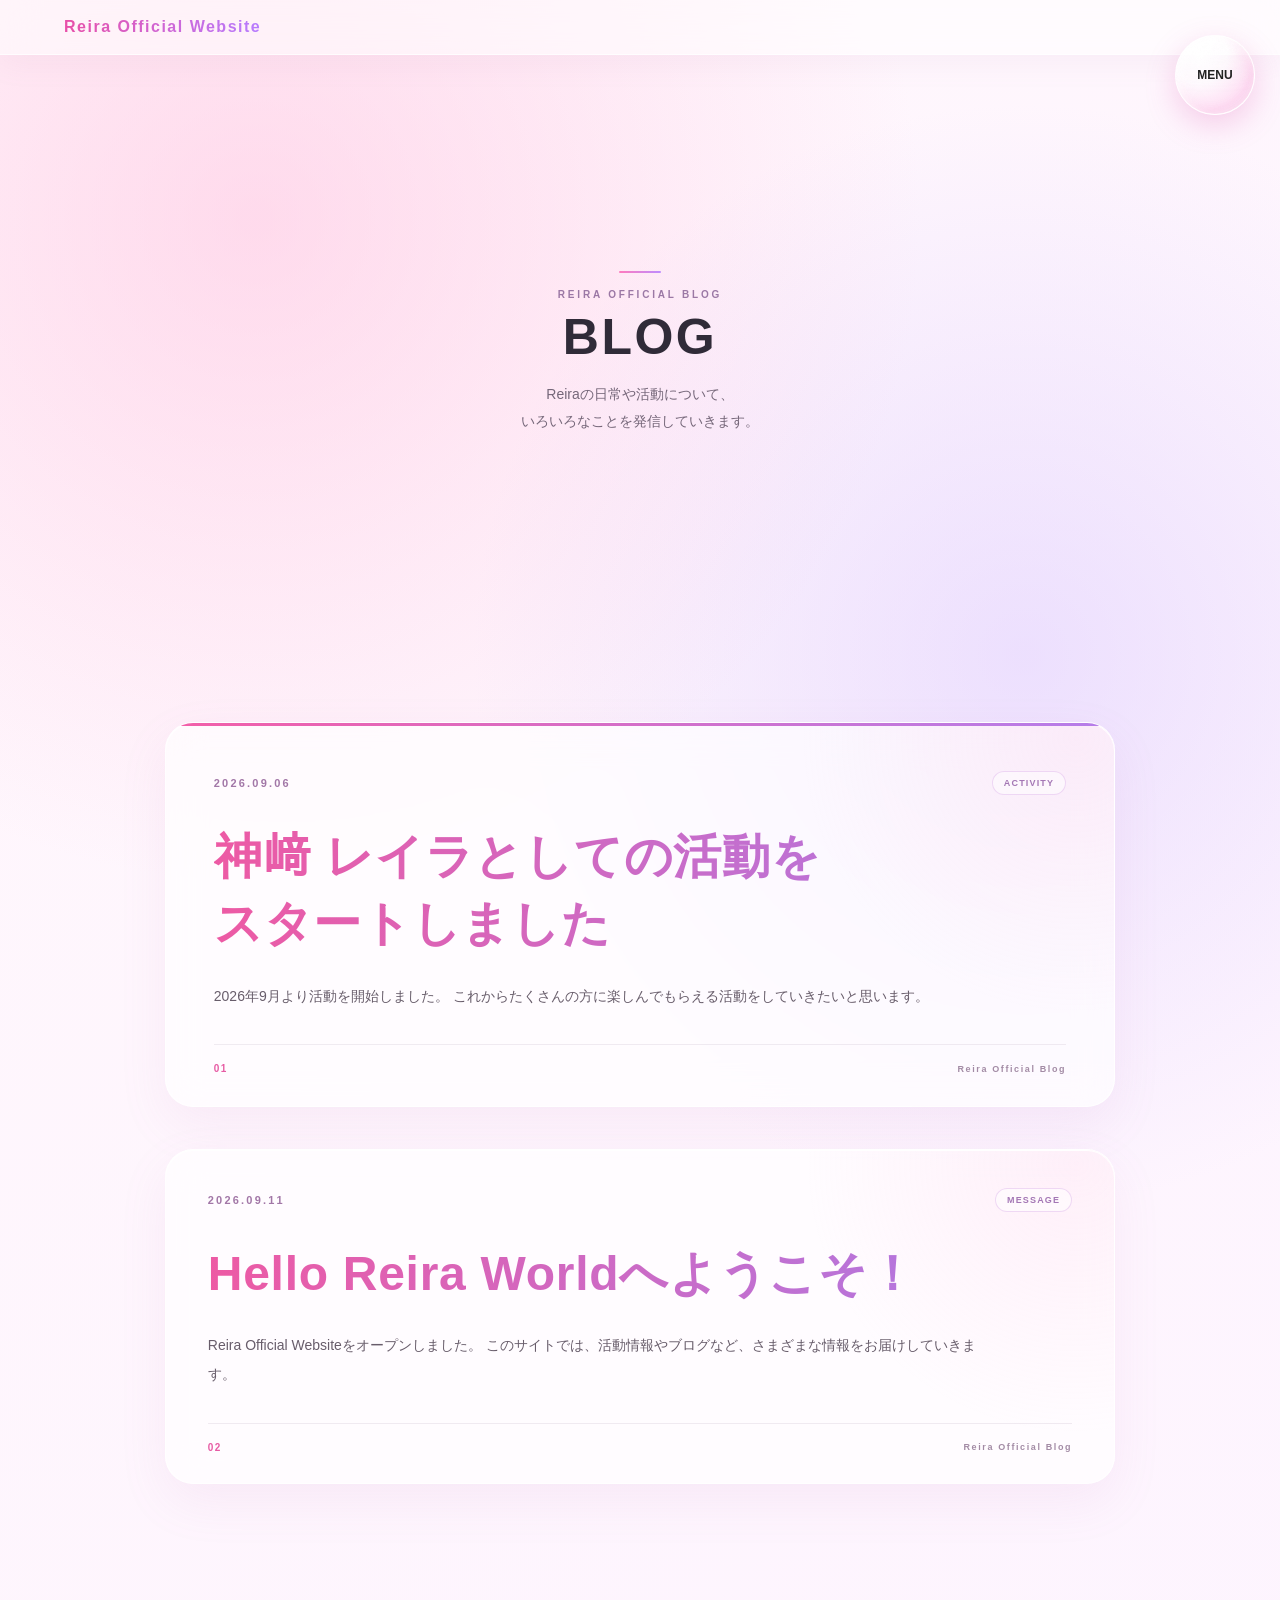
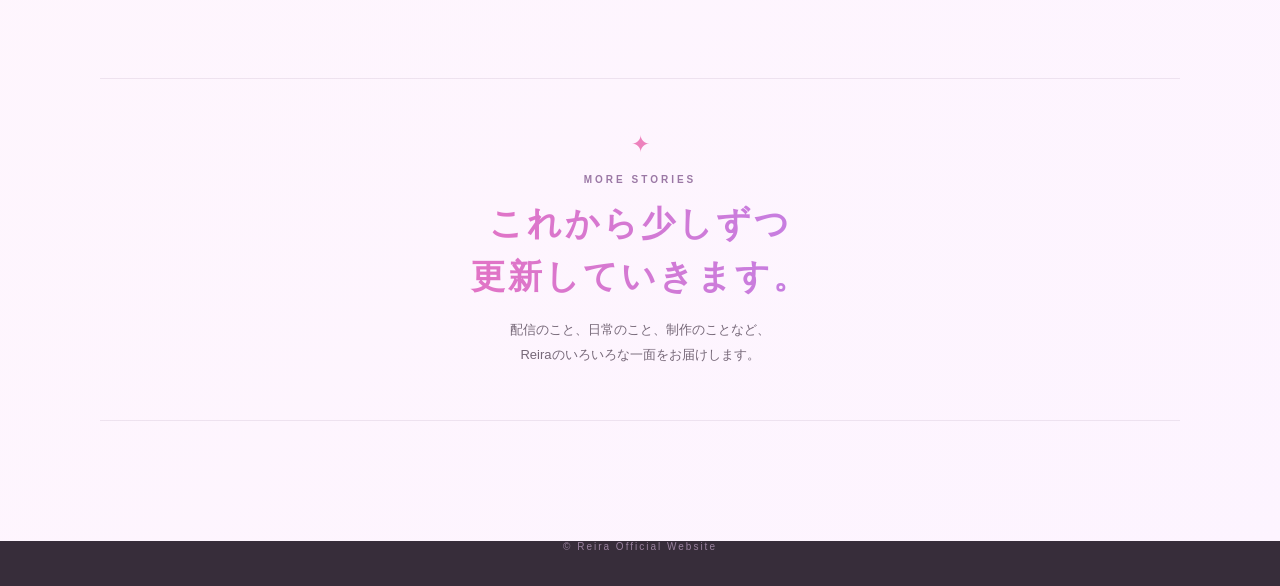
==== blog.html @ 1397a70f "Add files via upload" ====
<!DOCTYPE html>
<html lang="ja">
<head>
    <meta charset="UTF-8">
    <meta name="viewport" content="width=device-width, initial-scale=1.0">
    <title>BLOG | Reira Official Website</title>

    <link rel="stylesheet" href="style.css">
    <link rel="stylesheet" href="blog.css">
</head>

<body>

<header>
    <div class="logo">Reira Official Website</div>

    <button class="menu-button" type="button" aria-label="メニューを開く">
        MENU
    </button>

    <div class="menu-panel">
        <a href="index.html">TOP</a>
        <a href="profile.html">PROFILE</a>
        <a href="blog.html">BLOG</a>
        <a href="news.html">NEWS</a>
        <a href="schedule.html">SCHEDULE</a>
        <a href="works.html">WORKS / ACTIVITIES</a>
        <a href="portfolio.html">PORTFOLIO</a>
        <a href="https://reirakanzaki00.github.io/Reira-link/" target="_blank" rel="noopener">SNS</a>
        <a href="contact.html">CONTACT</a>
    </div>
</header>


<main class="blog-page">

    <!-- BLOG HEADER -->
    <section class="blog-intro">
        <span class="blog-line"></span>
        <p class="blog-eyebrow">REIRA OFFICIAL BLOG</p>
        <h1>BLOG</h1>
        <p class="blog-lead">
            Reiraの日常や活動について、<br>
            いろいろなことを発信していきます。
        </p>
    </section>


    <!--
        =====================================================
        BLOG ARTICLES

        新しい記事を追加するときは、
        下の article.blog-entry をコピーして使ってください。

        変更する場所
        ① class="blog-date" の日付
        ② class="blog-category" のカテゴリー
        ③ h2 のタイトル
        ④ p class="blog-text" の本文

        上に新しい記事を追加すると、最新記事が上に表示されます。
        =====================================================
    -->

    <section class="blog-list">

        <!-- ARTICLE 01 -->
        <article class="blog-entry featured">
            <div class="blog-entry-top">
                <time class="blog-date" datetime="2026-09-06">2026.09.06</time>
                <span class="blog-category">ACTIVITY</span>
            </div>

            <h2>神﨑 レイラとしての活動を<br class="desktop-only">スタートしました</h2>

            <p class="blog-text">
                2026年9月より活動を開始しました。
                これからたくさんの方に楽しんでもらえる活動をしていきたいと思います。
            </p>

            <div class="blog-entry-footer">
                <span>01</span>
                <span class="read-label">Reira Official Blog</span>
            </div>
        </article>


        <!-- ARTICLE 02 -->
        <article class="blog-entry">
            <div class="blog-entry-top">
                <time class="blog-date" datetime="2026-09-11">2026.09.11</time>
                <span class="blog-category">MESSAGE</span>
            </div>

            <h2>Hello Reira Worldへようこそ！</h2>

            <p class="blog-text">
                Reira Official Websiteをオープンしました。
                このサイトでは、活動情報やブログなど、さまざまな情報をお届けしていきます。
            </p>

            <div class="blog-entry-footer">
                <span>02</span>
                <span class="read-label">Reira Official Blog</span>
            </div>
        </article>


        <!--
        =====================================================
        次の記事を追加する場合のテンプレート

        <article class="blog-entry">
            <div class="blog-entry-top">
                <time class="blog-date" datetime="2026-00-00">2026.00.00</time>
                <span class="blog-category">CATEGORY</span>
            </div>

            <h2>ここにブログタイトル</h2>

            <p class="blog-text">
                ここに本文を書きます。
            </p>

            <div class="blog-entry-footer">
                <span>03</span>
                <span class="read-label">Reira Official Blog</span>
            </div>
        </article>
        =====================================================
        -->

    </section>


    <!-- COMING SOON -->
    <section class="blog-coming">
        <div class="blog-coming-icon">✦</div>
        <p class="blog-coming-label">MORE STORIES</p>
        <h2>これから少しずつ<br>更新していきます。</h2>
        <p>
            配信のこと、日常のこと、制作のことなど、<br>
            Reiraのいろいろな一面をお届けします。
        </p>
    </section>

</main>


<footer>
    <p>© Reira Official Website</p>
</footer>

<script src="script.js"></script>

</body>
</html>
---- style.css ----
/* ========================================
   Reira Official Website
   ======================================== */


/* --------------------
   ページ全体
-------------------- */

* {
    box-sizing: border-box;
}

html {
    scroll-behavior: smooth;
}

body {
    margin: 0;

    font-family:
        -apple-system,
        BlinkMacSystemFont,
        "Helvetica Neue",
        "Yu Gothic",
        "Hiragino Kaku Gothic ProN",
        sans-serif;

    color: #3d3040;

    background:
        radial-gradient(
            circle at 20% 10%,
            rgba(255, 190, 220, 0.5),
            transparent 30%
        ),
        radial-gradient(
            circle at 80% 30%,
            rgba(210, 190, 255, 0.4),
            transparent 30%
        ),
        linear-gradient(
            135deg,
            #fff7fc,
            #fdf4ff
        );

    min-height: 100vh;
}


/* --------------------
   ヘッダー
-------------------- */

header {
    position: sticky;
    top: 0;
    z-index: 1000;

    display: flex;
    justify-content: space-between;
    align-items: center;

    padding: 18px 5%;

    background: rgba(255, 255, 255, 0.55);

    backdrop-filter: blur(18px);
    -webkit-backdrop-filter: blur(18px);

    border-bottom: 1px solid rgba(255, 255, 255, 0.7);

    box-shadow:
        0 8px 30px rgba(180, 130, 170, 0.08);
}


/* --------------------
   ロゴ
-------------------- */

header h1 {
    margin: 0;

    font-size: 28px;
    font-weight: 800;

    letter-spacing: 3px;

    background:
        linear-gradient(
            90deg,
            #ff72ae,
            #b58cff
        );

    -webkit-background-clip: text;
    -webkit-text-fill-color: transparent;
}


/* --------------------
   ナビゲーション
-------------------- */

nav {
    display: flex;
    gap: 20px;
}

nav a {
    position: relative;

    color: #59465a;

    text-decoration: none;

    font-size: 13px;
    font-weight: 700;

    letter-spacing: 1px;

    transition: 0.3s;
}


/* 下線アニメーション */

nav a::after {
    content: "";

    position: absolute;

    left: 0;
    bottom: -6px;

    width: 0;
    height: 2px;

    background:
        linear-gradient(
            90deg,
            #ff72ae,
            #b58cff
        );

    border-radius: 10px;

    transition: width 0.3s ease;
}

nav a:hover {
    color: #ff4d9d;
}

nav a:hover::after {
    width: 100%;
}


/* --------------------
   メインビジュアル
-------------------- */

.hero {
    position: relative;

    min-height: 88vh;

    display: flex;

    flex-direction: column;

    justify-content: center;
    align-items: center;

    text-align: center;

    overflow: hidden;

    padding: 60px 20px;

    background:
        radial-gradient(
            circle at 30% 30%,
            rgba(255, 255, 255, 0.9),
            transparent 35%
        ),
        linear-gradient(
            135deg,
            #ffd6eb,
            #eadcff
        );
}


/* 背景の光 */

.hero::before {
    content: "";

    position: absolute;

    width: 500px;
    height: 500px;

    border-radius: 50%;

    background:
        radial-gradient(
            circle,
            rgba(255, 255, 255, 0.7),
            transparent 70%
        );

    top: -200px;
    left: -150px;

    pointer-events: none;
}


/* --------------------
   Heroタイトル
-------------------- */

.hero h2 {
    position: relative;

    margin: 0;

    font-size: clamp(48px, 9vw, 110px);

    font-weight: 900;

    letter-spacing: 2px;

    color: white;

    text-shadow:
        0 5px 30px rgba(180, 110, 170, 0.25);
}


/* サブタイトル */

.hero p {
    position: relative;

    margin: 15px 0 35px;

    font-size: 16px;

    letter-spacing: 4px;

    color: rgba(70, 50, 75, 0.7);
}


/* --------------------
   ガラスボタン
-------------------- */

.button {
    position: relative;

    display: inline-flex;

    justify-content: center;
    align-items: center;

    min-width: 190px;

    padding: 16px 35px;

    border-radius: 999px;

    color: white;

    text-decoration: none;

    font-weight: 700;

    letter-spacing: 2px;

    background:
        rgba(255, 255, 255, 0.28);

    border:
        1px solid rgba(255, 255, 255, 0.65);

    box-shadow:
        0 10px 30px rgba(160, 110, 170, 0.2),
        inset 0 1px 1px rgba(255, 255, 255, 0.8);

    backdrop-filter: blur(12px);
    -webkit-backdrop-filter: blur(12px);

    overflow: hidden;

    transition:
        transform 0.3s ease,
        box-shadow 0.3s ease;
}


/* ガラスの光 */

.fanclub-button::before {
    content: "";

    position: absolute;

    top: 0;
    left: -100%;

    width: 70%;
    height: 100%;

    background:
        linear-gradient(
            90deg,
            transparent,
            rgba(255, 255, 255, 0.7),
            transparent
        );

    transform: skewX(-20deg);

    transition: left 0.5s ease;
}


/* ホバー */

.button:hover {
    transform: translateY(-4px);

    box-shadow:
        0 15px 40px rgba(180, 100, 170, 0.3),
        inset 0 1px 1px rgba(255, 255, 255, 0.9);
}

.fanclub-button:hover::before {
    left: 140%;
}


/* --------------------
   各セクション
-------------------- */

section {
    max-width: 1100px;

    margin: 0 auto;

    padding: 120px 6%;
}


/* --------------------
   セクションタイトル
-------------------- */

section h2 {
    margin-bottom: 50px;

    font-size: clamp(36px, 6vw, 60px);

    letter-spacing: 3px;

    background:
        linear-gradient(
            90deg,
            #ff69a8,
            #a889ff
        );

    -webkit-background-clip: text;
    -webkit-text-fill-color: transparent;
}


/* --------------------
   NEWS
-------------------- */

article {
    padding: 30px;

    margin-bottom: 20px;

    background:
        rgba(255, 255, 255, 0.55);

    border:
        1px solid rgba(255, 255, 255, 0.8);

    border-radius: 24px;

    box-shadow:
        0 10px 35px rgba(180, 130, 170, 0.1);

    backdrop-filter: blur(15px);
    -webkit-backdrop-filter: blur(15px);

    transition:
        transform 0.3s ease,
        box-shadow 0.3s ease;
}

article:hover {
    transform: translateY(-5px);

    box-shadow:
        0 18px 40px rgba(180, 130, 170, 0.16);
}

article p:first-child {
    color: #b17ba1;

    font-size: 13px;

    letter-spacing: 2px;
}

article h3 {
    margin: 10px 0;

    font-size: 20px;
}


/* --------------------
   PROFILE
-------------------- */

#profile {
    text-align: center;
}

#profile h3 {
    font-size: 40px;

    margin-bottom: 15px;
}

#profile p {
    line-height: 2;

    color: #806d80;
}


/* --------------------
   SCHEDULE
-------------------- */

#schedule {
    text-align: center;
}

#schedule p {
    max-width: 600px;

    margin: 15px auto;

    padding: 20px;

    border-radius: 18px;

    background:
        rgba(255, 255, 255, 0.5);

    backdrop-filter: blur(10px);

    box-shadow:
        0 8px 25px rgba(180, 130, 170, 0.08);
}


/* --------------------
   FAN CLUB
-------------------- */

#fanclub {
    text-align: center;

    padding-bottom: 150px;
}

#fanclub p {
    margin-bottom: 35px;

    color: #806d80;

    letter-spacing: 2px;
}


/* --------------------
   フッター
-------------------- */

footer {
    padding: 50px 20px;

    background:
        rgba(45, 35, 48, 0.95);

    color: white;

    text-align: center;

    font-size: 13px;

    letter-spacing: 2px;
}


/* --------------------
   スクロールバー
-------------------- */

::-webkit-scrollbar {
    width: 8px;
}

::-webkit-scrollbar-track {
    background: #fff5fb;
}

::-webkit-scrollbar-thumb {
    background: linear-gradient(
        #ff9bc6,
        #bda4ff
    );

    border-radius: 10px;
}


/* --------------------
   スマホ対応
-------------------- */

@media (max-width: 700px) {

    header {
        flex-direction: column;

        gap: 15px;

        padding: 16px 15px;
    }

    header h1 {
        font-size: 24px;
    }

    nav {
        gap: 12px;

        flex-wrap: wrap;

        justify-content: center;
    }

    nav a {
        font-size: 11px;
    }

    .hero {
        min-height: 80vh;
    }

    .hero h2 {
        font-size: 48px;
    }

    .hero p {
        font-size: 13px;

        letter-spacing: 2px;
    }

    section {
        padding: 80px 20px;
    }

    section h2 {
        font-size: 40px;
    }

    article {
        padding: 22px;
    }
}/* =========================
   FAN CLUB
========================= */

.fanclub-page {
    text-align: center;
    background: linear-gradient(
        135deg,
        #ffe6f5,
        #ffd1ea,
        #f8dfff
    );
    min-height: 100vh;
}


/* FAN CLUBのタイトル */

.fanclub-page h1 {
    font-size: 60px;
    margin-bottom: 20px;
}


/* 説明 */

.fanclub-description {
    font-size: 18px;
    margin-bottom: 50px;
}


/* ガラスカード */

.fanclub-card {
    max-width: 700px;
    margin: 0 auto 50px;

    padding: 50px;

    background: rgba(255, 255, 255, 0.35);

    border: 1px solid rgba(255, 255, 255, 0.7);

    border-radius: 30px;

    backdrop-filter: blur(15px);
    -webkit-backdrop-filter: blur(15px);

    box-shadow:
        0 20px 50px rgba(255, 105, 180, 0.2);

    /* ふわっと浮かせる */
    animation: floating 4s ease-in-out infinite;
}/* ふわふわ浮くアニメーション */

@keyframes floating {

    0% {
        transform: translateY(0);
    }

    50% {
        transform: translateY(-10px);
    }

    100% {
        transform: translateY(0);
    }

}/* FAN CLUB コンテンツ */

.fanclub-contents {
    display: flex;
    justify-content: center;
    gap: 25px;

    max-width: 1000px;
    margin: 0 auto 60px;
}


.fanclub-contents > div {
    flex: 1;

    padding: 30px;

    background: rgba(255, 255, 255, 0.3);

    border: 1px solid rgba(255, 255, 255, 0.7);

    border-radius: 25px;

    backdrop-filter: blur(12px);
    -webkit-backdrop-filter: blur(12px);

    box-shadow:
        0 15px 40px rgba(255, 105, 180, 0.15);

    transition: 0.4s;
}


/* マウスを乗せたら浮く */

.fanclub-contents > div:hover {

    transform: translateY(-10px);

    box-shadow:
        0 25px 50px rgba(255, 105, 180, 0.25);

}/* FAN CLUB ボタン */

.fanclub-button {

    position: relative;

    overflow: hidden;

    background: rgba(255, 255, 255, 0.4);

    color: #222;

    border: 1px solid rgba(255, 255, 255, 0.8);

    backdrop-filter: blur(10px);
    -webkit-backdrop-filter: blur(10px);

    box-shadow:
        0 10px 30px rgba(255, 105, 180, 0.25);

    transition: 0.4s;
}


/* ホバーしたら少し浮く */

.fanclub-button:hover {

    transform: translateY(-5px);

    box-shadow:
        0 15px 40px rgba(255, 105, 180, 0.4);

}/* キラッと光る */

.fanclub-button::before {

    content: "";

    position: absolute;

    top: 0;
    left: -100%;

    width: 50%;
    height: 100%;

    background: linear-gradient(
        120deg,
        transparent,
        rgba(255, 255, 255, 0.8),
        transparent
    );

    transform: skewX(-20deg);

}


/* マウスを乗せたら光が通過 */

.fanclub-button:hover::before {

    left: 150%;

    transition: 0.7s;

}/* =========================
   TOP HERO
========================= */

.hero {
    min-height: calc(100vh - 80px);

    display: flex;
    justify-content: center;
    align-items: center;

    text-align: center;

    position: relative;
    overflow: hidden;

    background:
        radial-gradient(
            circle at 20% 20%,
            rgba(255, 255, 255, 0.9),
            transparent 35%
        ),
        radial-gradient(
            circle at 80% 70%,
            rgba(255, 180, 225, 0.7),
            transparent 40%
        ),
        linear-gradient(
            135deg,
            #ffeaf7,
            #ffd5ec,
            #f6ddff
        );
}


/* 背景のふわふわした光 */

.hero::before {

    content: "";

    position: absolute;

    width: 450px;
    height: 450px;

    border-radius: 50%;

    background: rgba(255, 255, 255, 0.25);

    filter: blur(10px);

    top: -150px;
    left: -100px;

    animation: heroFloat 6s ease-in-out infinite;
}


/* もう一つの光 */

.hero::after {

    content: "";

    position: absolute;

    width: 350px;
    height: 350px;

    border-radius: 50%;

    background: rgba(255, 255, 255, 0.2);

    filter: blur(10px);

    bottom: -120px;
    right: -80px;

    animation: heroFloat 5s ease-in-out infinite reverse;
}


/* 中身 */

.hero-content {

    position: relative;

    z-index: 2;

    padding: 60px 80px;

    background: rgba(255, 255, 255, 0.25);

    border: 1px solid rgba(255, 255, 255, 0.7);

    border-radius: 40px;

    backdrop-filter: blur(18px);
    -webkit-backdrop-filter: blur(18px);

    box-shadow:
        0 30px 80px rgba(180, 100, 170, 0.18);
}


/* 小さいタイトル */

.hero-subtitle {

    margin-bottom: 20px;

    font-size: 14px;

    letter-spacing: 5px;

    font-weight: bold;
}


/* メインタイトル */

.hero h2 {

    margin: 0;

    font-size: clamp(50px, 8vw, 100px);

    font-weight: 900;

    letter-spacing: -3px;

    background: linear-gradient(
        90deg,
        #ff65b5,
        #d66cff
    );

    -webkit-background-clip: text;
    -webkit-text-fill-color: transparent;
}


/* 説明 */

.hero-description {

    margin: 25px 0 35px;

    font-size: 18px;

    letter-spacing: 2px;
}


/* 背景の浮遊 */

@keyframes heroFloat {

    0% {
        transform: translateY(0) scale(1);
    }

    50% {
        transform: translateY(-25px) scale(1.05);
    }

    100% {
        transform: translateY(0) scale(1);
    }

}/* JOIN FAN CLUBを見やすくする */

.hero .fanclub-button {
    color: #d94fa8 !important;

    background: rgba(255, 255, 255, 0.65);

    border: 1px solid rgba(255, 255, 255, 0.9);

    text-shadow: none;

    box-shadow:
        0 10px 30px rgba(210, 90, 170, 0.2);
}

.hero .fanclub-button:hover {
    color: #ffffff !important;

    background: rgba(220, 90, 175, 0.75);
}/* トップ画面を開いたときの表示 */

.hero-content {
    animation: heroAppear 1.2s ease-out forwards;
}


/* ふわっと登場 */

@keyframes heroAppear {

    0% {
        opacity: 0;
        transform: translateY(30px);
    }

    100% {
        opacity: 1;
        transform: translateY(0);
    }

}/* =========================
   ハート＆キラキラ
========================= */

.floating-decorations {
    position: absolute;

    inset: 0;

    overflow: hidden;

    pointer-events: none;

    z-index: 1;
}


.floating-decorations span {
    position: absolute;

    font-size: 24px;

    color: rgba(255, 105, 180, 0.45);

    animation: decorationFloat 6s ease-in-out infinite;
}


/* それぞれ位置を変える */

.floating-decorations span:nth-child(1) {
    top: 20%;
    left: 10%;
}

.floating-decorations span:nth-child(2) {
    top: 30%;
    right: 15%;
    animation-delay: 1s;
}

.floating-decorations span:nth-child(3) {
    top: 65%;
    left: 18%;
    animation-delay: 2s;
}

.floating-decorations span:nth-child(4) {
    top: 15%;
    right: 30%;
    animation-delay: 3s;
}

.floating-decorations span:nth-child(5) {
    bottom: 15%;
    right: 10%;
    animation-delay: 1.5s;
}

.floating-decorations span:nth-child(6) {
    bottom: 25%;
    left: 30%;
    animation-delay: 2.5s;
}

.floating-decorations span:nth-child(7) {
    top: 45%;
    right: 8%;
    animation-delay: 4s;
}

.floating-decorations span:nth-child(8) {
    bottom: 10%;
    left: 8%;
    animation-delay: 3.5s;
}


/* 浮遊アニメーション */

@keyframes decorationFloat {

    0% {
        transform: translateY(0) rotate(0deg);
        opacity: 0.3;
    }

    50% {
        transform: translateY(-25px) rotate(10deg);
        opacity: 0.8;
    }

    100% {
        transform: translateY(0) rotate(0deg);
        opacity: 0.3;
    }

}/* =========================
   ガラスボタン
========================= */

.hero .fanclub-button {

    position: relative;

    overflow: hidden;

    padding: 16px 38px;

    border-radius: 999px;

    background: rgba(255, 255, 255, 0.6);

    border: 1px solid rgba(255, 255, 255, 0.9);

    backdrop-filter: blur(15px);
    -webkit-backdrop-filter: blur(15px);

    transition:
        transform 0.4s ease,
        box-shadow 0.4s ease,
        background 0.4s ease;
}


.hero .fanclub-button:hover {

    transform: translateY(-6px) scale(1.03);

    background: rgba(220, 90, 175, 0.8);

    box-shadow:
        0 15px 40px rgba(220, 90, 175, 0.35);
}


/* ボタンを横切る光 */

.hero .fanclub-button::before {

    content: "";

    position: absolute;

    top: 0;
    left: -120%;

    width: 60%;
    height: 100%;

    background: linear-gradient(
        120deg,
        transparent,
        rgba(255, 255, 255, 0.9),
        transparent
    );

    transform: skewX(-20deg);

}


/* マウスを乗せたら光が走る */

.hero .fanclub-button:hover::before {

    left: 150%;

    transition: left 0.7s ease;

}/* =========================
   マウスの光
========================= */

.mouse-glow {

    position: fixed;

    width: 80px;
    height: 80px;

    border-radius: 50%;

    pointer-events: none;

    transform: translate(-50%, -50%);

    background: radial-gradient(
        circle,
        rgba(255, 150, 220, 0.25),
        transparent 70%
    );

    filter: blur(5px);

    z-index: 9999;

}/* =========================
   ハートカーソル
========================= */

.cursor-heart {

    position: fixed;

    pointer-events: none;

    transform: translate(-50%, -50%);

    font-size: 24px;

    color: #ff65b5;

    z-index: 10000;

    text-shadow:
        0 0 10px rgba(255, 100, 190, 0.5);

}/* =========================
   スマホ対応
========================= */

@media (max-width: 600px) {

    .hero {
        min-height: calc(100vh - 70px);

        padding: 30px 20px;
    }


    .hero-content {

        width: 100%;

        box-sizing: border-box;

        padding: 45px 25px;

        border-radius: 30px;
    }


    .hero-subtitle {

        font-size: 11px;

        letter-spacing: 3px;
    }


    .hero h2 {

        font-size: 48px;

        line-height: 1.1;

        letter-spacing: -1px;
    }


    .hero-description {

        font-size: 14px;

        line-height: 1.6;
    }


    .hero .fanclub-button {

        padding: 14px 30px;

        font-size: 14px;
    }


    /* スマホではマウスエフェクトを消す */

    .mouse-glow,
    .cursor-heart {

        display: none;

    }


    /* 飾りを少し小さくする */

    .floating-decorations span {

        font-size: 18px;

    }

}/* ハートカーソルを使用 */

/* ハートカーソルを表示 */

.cursor-heart {
    display: block !important;

    position: fixed;

    width: 30px;
    height: 30px;

    pointer-events: none;

    transform: translate(-50%, -50%);

    font-size: 28px;

    color: #ff3cac;

    z-index: 99999;

    text-shadow:
        0 0 10px rgba(255, 60, 172, 0.6);
}/* =========================
   ハートカーソル
========================= */

body {
    cursor: url("data:image/svg+xml,%3Csvg xmlns='http://www.w3.org/2000/svg' width='32' height='32' viewBox='0 0 32 32'%3E%3Ctext y='26' font-size='24'%3E%E2%99%A1%3C/text%3E%3C/svg%3E") 4 4, auto;
}


a,
button {
    cursor: url("data:image/svg+xml,%3Csvg xmlns='http://www.w3.org/2000/svg' width='32' height='32' viewBox='0 0 32 32'%3E%3Ctext y='26' font-size='24'%3E%E2%99%A1%3C/text%3E%3C/svg%3E") 4 4, pointer;
}/* Hello Reira Worldを1行で表示 */

.hero h2 {
    white-space: nowrap;
    font-size: clamp(36px, 6vw, 72px);
}@media (max-width: 600px) {

    .hero h2 {
        font-size: 34px;
    }

}.hero h2::before {
    content: "♡";
    margin-right: 15px;
}

.hero h2::after {
    content: "♡";
    margin-left: 15px;
}/* =========================
   PROFILE デザイン
========================= */

#profile {
    padding: 120px 8%;
    text-align: center;
}

#profile > h2 {
    margin-bottom: 50px;
}


/* プロフィールカード */

.profile-card {
    max-width: 850px;
    margin: 0 auto;
    padding: 60px 50px;

    background: rgba(255, 255, 255, 0.45);
    border: 1px solid rgba(255, 255, 255, 0.8);
    border-radius: 35px;

    backdrop-filter: blur(20px);
    -webkit-backdrop-filter: blur(20px);

    box-shadow:
        0 20px 60px rgba(220, 120, 200, 0.15);
}


/* 名前 */

.profile-card h3 {
    margin: 0;

    font-size: 42px;
    font-weight: 800;

    background: linear-gradient(
        90deg,
        #f45ca9,
        #9d7bea
    );

    -webkit-background-clip: text;
    -webkit-text-fill-color: transparent;
}


/* 英語名 */

.profile-name {
    margin-top: 10px;

    font-size: 15px;
    letter-spacing: 3px;

    color: #8b7188;
}


/* プロフィール情報 */

.profile-info {
    display: grid;
    grid-template-columns: repeat(3, 1fr);

    gap: 20px;

    margin: 45px auto;
    max-width: 650px;
}


/* 1個ずつ */

.profile-info p {
    margin: 0;
    padding: 22px 15px;

    background: rgba(255, 255, 255, 0.45);

    border: 1px solid rgba(255, 255, 255, 0.7);
    border-radius: 20px;
}


/* 項目名 */

.profile-info strong {
    display: block;

    margin-bottom: 8px;

    font-size: 13px;
    letter-spacing: 2px;

    color: #c65b9e;
}


/* 説明文 */

.profile-text {
    margin-top: 35px;

    color: #765f73;
    line-height: 2;
    letter-spacing: 1px;
}


/* スマホ */

@media (max-width: 600px) {

    #profile {
        padding: 80px 20px;
    }

    .profile-card {
        padding: 40px 20px;
        border-radius: 25px;
    }

    .profile-card h3 {
        font-size: 32px;
    }

    .profile-info {
        grid-template-columns: 1fr;
        gap: 12px;
    }

    .profile-text {
        font-size: 14px;
    }

}/* FAN CLUBボタンを見やすくする */
/* FAN CLUBボタン */
.fanclub-button {
    color: #222 !important;
    background: rgba(255, 255, 255, 0.9);
    border: 1px solid white;
}

.fanclub-button:hover {
    color: #222 !important;
    background: white;
    transform: translateY(-3px);
}

/* =========================
   ガラス玉 MENUボタン
========================= */

.menu-button {
    position: fixed;

    top: 35px;
    right: 25px;

    width: 80px;
    height: 80px;

    border-radius: 50%;
    border: 1px solid rgba(255, 255, 255, 0.9);

    /* ガラスっぽい透明感 */
    background:
        radial-gradient(
            circle at 30% 25%,
            rgba(255, 255, 255, 0.95),
            rgba(255, 255, 255, 0.45) 35%,
            rgba(255, 180, 225, 0.35) 70%,
            rgba(255, 255, 255, 0.25)
        );

    backdrop-filter: blur(15px);
    -webkit-backdrop-filter: blur(15px);

    color: #222;

    font-weight: bold;
    font-size: 12px;

    cursor: pointer;

    /* ガラス玉の影 */
    box-shadow:
        0 10px 30px rgba(220, 80, 170, 0.25),
        inset 4px 4px 10px rgba(255, 255, 255, 0.8),
        inset -4px -4px 10px rgba(220, 80, 170, 0.1);

    z-index: 1000;

    /* アニメーション */
    transition:
        transform 0.3s ease,
        box-shadow 0.3s ease;
}


/* マウスを乗せたとき */

.menu-button:hover {
    transform: scale(1.08);

    box-shadow:
        0 15px 40px rgba(220, 80, 170, 0.4),
        0 0 25px rgba(255, 160, 220, 0.5),
        inset 5px 5px 12px rgba(255, 255, 255, 0.9);
}
/* 上に出ている元のメニューバーを消す */

/* =========================
   MENU PANEL
========================= */

.menu-panel {
    display: none;

    position: fixed;
    top: 130px;
    right: 25px;

    width: 220px;
    padding: 25px;

    background: rgba(255, 255, 255, 0.75);

    backdrop-filter: blur(15px);
    -webkit-backdrop-filter: blur(15px);

    border: 1px solid rgba(255, 255, 255, 0.8);

    border-radius: 25px;

    box-shadow:
        0 15px 40px rgba(220, 80, 170, 0.2);

    z-index: 9999;
}

.menu-panel.open {
    display: block;
}

.menu-panel a {
    display: block;

    padding: 12px 15px;

    color: #222;

    text-decoration: none;

    font-weight: bold;

    border-radius: 15px;
}

.menu-panel a:hover {
    background: rgba(255, 255, 255, 0.6);

    color: #e84fa8;
}
    color: #222;
    text-decoration: none;
    font-weight: bold;

    border-radius: 15px;
}

.menu-panel a:hover {
    background: rgba(255, 255, 255, 0.6);
    color: #e84fa8;
}
/* =========================
   WORKS / ACTIVITIES
========================= */

.works-page {
    max-width: 1000px;
    margin: 0 auto;
    padding: 100px 20px 120px;
}

.works-subtitle {
    text-align: center;
    margin: 0 0 12px;
    color: #d95aa8;
    font-size: 14px;
    letter-spacing: 3px;
    font-weight: bold;
}

.works-page h1 {
    text-align: center;
    margin: 0;
    font-size: clamp(38px, 6vw, 64px);
    letter-spacing: 3px;
    background: linear-gradient(90deg, #ff72ae, #b58cff);
    -webkit-background-clip: text;
    -webkit-text-fill-color: transparent;
}

.works-description {
    text-align: center;
    line-height: 2;
    margin: 25px 0 80px;
    color: #665766;
}


/* セクション */

.works-section {
    margin-bottom: 80px;
}

.works-label {
    margin: 0 0 10px;
    color: #d95aa8;
    font-size: 13px;
    font-weight: bold;
    letter-spacing: 4px;
}


/* ACTIVITIES / WORKS カード */

.works-card {
    display: flex;
    align-items: flex-start;
    gap: 25px;
    margin: 20px 0;
    padding: 30px;
    border-radius: 28px;

    background: rgba(255, 255, 255, 0.58);
    border: 1px solid rgba(255, 255, 255, 0.85);

    backdrop-filter: blur(18px);
    -webkit-backdrop-filter: blur(18px);

    box-shadow:
        0 15px 40px rgba(210, 100, 180, 0.12),
        inset 3px 3px 10px rgba(255, 255, 255, 0.8);

    transition: transform 0.3s ease, box-shadow 0.3s ease;
}

.works-card:hover {
    transform: translateY(-6px);

    box-shadow:
        0 20px 45px rgba(210, 100, 180, 0.2),
        0 0 25px rgba(255, 170, 220, 0.25);
}


/* カード左側のアイコン */

.works-card-icon {
    flex-shrink: 0;
    width: 80px;
    height: 80px;

    display: flex;
    align-items: center;
    justify-content: center;

    border-radius: 22px;

    background:
        linear-gradient(
            135deg,
            rgba(255, 180, 225, 0.65),
            rgba(190, 160, 255, 0.5)
        );

    color: #ffffff;
    font-size: 12px;
    font-weight: bold;
    letter-spacing: 1px;

    box-shadow:
        0 10px 25px rgba(220, 100, 180, 0.2),
        inset 3px 3px 8px rgba(255, 255, 255, 0.7);
}


/* カード文章 */

.works-card h3 {
    margin: 0 0 10px;
    font-size: 22px;
    color: #3d3040;
}

.works-card-title {
    margin: 0 0 10px;
    color: #d95aa8;
    font-weight: bold;
}

.works-card p {
    margin: 0;
    line-height: 1.9;
    color: #665766;
}


/* CONTACTへの導線 */

.works-contact {
    position: relative;
    overflow: hidden;

    text-align: center;

    padding: 55px 30px;
    border-radius: 35px;

    background:
        linear-gradient(
            135deg,
            rgba(255, 190, 225, 0.6),
            rgba(205, 185, 255, 0.55)
        );

    border: 1px solid rgba(255, 255, 255, 0.9);

    backdrop-filter: blur(20px);
    -webkit-backdrop-filter: blur(20px);

    box-shadow:
        0 20px 50px rgba(210, 100, 180, 0.18),
        inset 4px 4px 12px rgba(255, 255, 255, 0.8);
}

.works-contact::before {
    content: "♡";

    position: absolute;
    top: 15px;
    right: 30px;

    font-size: 50px;
    color: rgba(255, 255, 255, 0.6);
}

.works-contact h2 {
    margin: 10px 0 15px;
    font-size: 30px;
    color: #3d3040;
}

.works-contact > p:not(.works-label) {
    max-width: 650px;
    margin: 0 auto 30px;
    line-height: 2;
    color: #5d4b5d;
}


/* CONTACTボタン */

.works-contact-button {
    display: inline-block;

    padding: 14px 40px;

    border-radius: 999px;

    background: rgba(255, 255, 255, 0.9);
    border: 1px solid rgba(255, 255, 255, 1);

    color: #222 !important;
    text-decoration: none;

    font-weight: bold;
    letter-spacing: 2px;

    box-shadow:
        0 10px 30px rgba(210, 90, 170, 0.18);

    transition: 0.3s ease;
}

.works-contact-button:hover {
    transform: translateY(-4px);
    background: #ffffff;
    box-shadow:
        0 15px 35px rgba(210, 90, 170, 0.28);
}


/* スマホ */

@media (max-width: 600px) {

    .works-page {
        padding: 70px 18px 90px;
    }

    .works-description {
        margin-bottom: 55px;
    }

    .works-card {
        gap: 18px;
        padding: 22px;
    }

    .works-card-icon {
        width: 60px;
        height: 60px;
        border-radius: 18px;
        font-size: 9px;
    }

    .works-card h3 {
        font-size: 19px;
    }

    .works-card p {
        font-size: 14px;
    }

    .works-contact {
        padding: 45px 22px;
    }

    .works-contact h2 {
        font-size: 25px;
    }

}
/* =========================
   PORTFOLIO
========================= */

.portfolio-page {
    max-width: 1100px;
    margin: 0 auto;
    padding: 100px 20px 120px;
}

.portfolio-subtitle {
    text-align: center;
    margin: 0 0 12px;
    color: #d95aa8;
    font-size: 14px;
    font-weight: bold;
    letter-spacing: 3px;
}

.portfolio-page > h1 {
    text-align: center;
    margin: 0;
    font-size: clamp(40px, 6vw, 68px);
    letter-spacing: 4px;

    background: linear-gradient(90deg, #ff72ae, #b58cff);
    -webkit-background-clip: text;
    -webkit-text-fill-color: transparent;
}

.portfolio-description {
    text-align: center;
    margin: 25px 0 90px;
    line-height: 2;
    color: #665766;
}


/* =========================
   CATEGORY SECTION
========================= */

.portfolio-section {
    margin-bottom: 90px;
}

.portfolio-label {
    margin: 0 0 8px;
    color: #d95aa8;
    font-size: 13px;
    font-weight: bold;
    letter-spacing: 4px;
}

.portfolio-section h2 {
    margin: 0 0 25px;
    font-size: 28px;
    color: #3d3040;
}


/* =========================
   PORTFOLIO GRID
========================= */

.portfolio-grid {
    display: grid;
    grid-template-columns: repeat(2, 1fr);
    gap: 25px;
}


/* =========================
   PORTFOLIO CARD
========================= */

.portfolio-card {
    overflow: hidden;
    border-radius: 28px;

    background: rgba(255, 255, 255, 0.6);
    border: 1px solid rgba(255, 255, 255, 0.85);

    backdrop-filter: blur(18px);
    -webkit-backdrop-filter: blur(18px);

    box-shadow:
        0 15px 40px rgba(210, 100, 180, 0.12),
        inset 3px 3px 10px rgba(255, 255, 255, 0.8);

    transition:
        transform 0.35s ease,
        box-shadow 0.35s ease;
}

.portfolio-card:hover {
    transform: translateY(-8px);

    box-shadow:
        0 25px 55px rgba(210, 100, 180, 0.22),
        0 0 30px rgba(255, 170, 220, 0.25);
}


/* =========================
   IMAGE AREA
========================= */

.portfolio-image {
    position: relative;

    height: 220px;

    display: flex;
    align-items: center;
    justify-content: center;

    overflow: hidden;

    background:
        linear-gradient(
            135deg,
            rgba(255, 175, 220, 0.75),
            rgba(190, 165, 255, 0.65)
        );
}


/* 光の演出 */

.portfolio-image::before {
    content: "";

    position: absolute;

    width: 180px;
    height: 180px;

    top: -80px;
    right: -50px;

    border-radius: 50%;

    background: rgba(255, 255, 255, 0.35);

    filter: blur(5px);
}

.portfolio-image::after {
    content: "";

    position: absolute;

    width: 120px;
    height: 120px;

    bottom: -60px;
    left: -30px;

    border-radius: 50%;

    background: rgba(255, 255, 255, 0.25);

    filter: blur(5px);
}

.portfolio-image span {
    position: relative;
    z-index: 2;

    color: white;

    font-size: 14px;
    font-weight: bold;
    letter-spacing: 3px;

    text-shadow:
        0 2px 10px rgba(150, 80, 140, 0.25);
}


/* =========================
   CARD CONTENT
========================= */

.portfolio-card-content {
    padding: 25px;
}

.portfolio-category {
    margin: 0 0 8px;

    color: #d95aa8;

    font-size: 11px;
    font-weight: bold;
    letter-spacing: 3px;
}

.portfolio-card-content h3 {
    margin: 0 0 12px;

    color: #3d3040;

    font-size: 21px;
}

.portfolio-card-content p:last-child {
    margin: 0;

    color: #665766;

    line-height: 1.8;
    font-size: 14px;
}


/* =========================
   CONTACT
========================= */

.portfolio-contact {
    position: relative;
    overflow: hidden;

    text-align: center;

    padding: 60px 30px;

    border-radius: 35px;

    background:
        linear-gradient(
            135deg,
            rgba(255, 190, 225, 0.65),
            rgba(205, 185, 255, 0.6)
        );

    border: 1px solid rgba(255, 255, 255, 0.9);

    backdrop-filter: blur(20px);
    -webkit-backdrop-filter: blur(20px);

    box-shadow:
        0 20px 50px rgba(210, 100, 180, 0.18),
        inset 4px 4px 12px rgba(255, 255, 255, 0.8);
}

.portfolio-contact::before {
    content: "♡";

    position: absolute;

    top: 15px;
    right: 30px;

    font-size: 55px;

    color: rgba(255, 255, 255, 0.6);
}

.portfolio-contact h2 {
    margin: 10px 0 18px;

    font-size: 30px;
    color: #3d3040;
}

.portfolio-contact > p:not(.portfolio-label) {
    max-width: 700px;

    margin: 0 auto 30px;

    line-height: 2;

    color: #5d4b5d;
}


/* =========================
   CONTACT BUTTON
========================= */

.portfolio-contact-button {
    display: inline-block;

    padding: 15px 45px;

    border-radius: 999px;

    background: rgba(255, 255, 255, 0.9);

    border: 1px solid white;

    color: #222 !important;

    text-decoration: none;

    font-weight: bold;
    letter-spacing: 2px;

    box-shadow:
        0 10px 30px rgba(210, 90, 170, 0.18);

    transition: 0.3s ease;
}

.portfolio-contact-button:hover {
    transform: translateY(-4px);

    background: white;

    box-shadow:
        0 15px 40px rgba(210, 90, 170, 0.3);
}


/* =========================
   MOBILE
========================= */

@media (max-width: 600px) {

    .portfolio-page {
        padding: 70px 18px 90px;
    }

    .portfolio-description {
        margin-bottom: 60px;
    }

    .portfolio-grid {
        grid-template-columns: 1fr;
    }

    .portfolio-section {
        margin-bottom: 70px;
    }

    .portfolio-section h2 {
        font-size: 23px;
    }

    .portfolio-image {
        height: 190px;
    }

    .portfolio-card-content {
        padding: 22px;
    }

    .portfolio-contact {
        padding: 45px 22px;
    }

    .portfolio-contact h2 {
        font-size: 25px;
    }

}
/* =========================
   CONTACT
========================= */

.contact-page {
    max-width: 900px;
    margin: 0 auto;
    padding: 100px 20px 120px;
}

.contact-subtitle {
    text-align: center;
    margin: 0 0 12px;
    color: #d95aa8;
    font-size: 14px;
    font-weight: bold;
    letter-spacing: 3px;
}

.contact-page > h1 {
    text-align: center;
    margin: 0;
    font-size: clamp(42px, 7vw, 72px);
    letter-spacing: 4px;

    background: linear-gradient(90deg, #ff72ae, #b58cff);
    -webkit-background-clip: text;
    -webkit-text-fill-color: transparent;
}

.contact-description {
    text-align: center;
    margin: 25px 0 80px;
    line-height: 2;
    color: #665766;
}


/* =========================
   INTRODUCTION
========================= */

.contact-section {
    text-align: center;

    margin-bottom: 55px;
    padding: 40px 30px;

    background: rgba(255, 255, 255, 0.58);

    border: 1px solid rgba(255, 255, 255, 0.85);
    border-radius: 30px;

    backdrop-filter: blur(18px);
    -webkit-backdrop-filter: blur(18px);

    box-shadow:
        0 15px 40px rgba(210, 100, 180, 0.12),
        inset 3px 3px 10px rgba(255, 255, 255, 0.8);
}

.contact-label {
    margin: 0 0 10px;

    color: #d95aa8;

    font-size: 12px;
    font-weight: bold;
    letter-spacing: 4px;
}

.contact-section h2 {
    margin: 8px 0 15px;

    font-size: 28px;
    color: #3d3040;
}

.contact-section > p:not(.contact-label) {
    margin: 0 auto;

    max-width: 650px;

    line-height: 2;
    color: #665766;
}


/* =========================
   CONTACT CARDS
========================= */

.contact-list {
    display: grid;
    grid-template-columns: repeat(2, 1fr);
    gap: 20px;

    margin-bottom: 80px;
}

.contact-card {
    display: flex;
    align-items: center;

    gap: 20px;

    padding: 25px;

    background: rgba(255, 255, 255, 0.58);

    border: 1px solid rgba(255, 255, 255, 0.85);
    border-radius: 25px;

    backdrop-filter: blur(18px);
    -webkit-backdrop-filter: blur(18px);

    box-shadow:
        0 12px 35px rgba(210, 100, 180, 0.1),
        inset 3px 3px 9px rgba(255, 255, 255, 0.75);

    transition:
        transform 0.3s ease,
        box-shadow 0.3s ease;
}

.contact-card:hover {
    transform: translateY(-6px);

    box-shadow:
        0 20px 45px rgba(210, 100, 180, 0.2),
        0 0 25px rgba(255, 170, 220, 0.2);
}


/* アイコン */

.contact-icon {
    flex-shrink: 0;

    width: 65px;
    height: 65px;

    display: flex;
    align-items: center;
    justify-content: center;

    border-radius: 20px;

    background:
        linear-gradient(
            135deg,
            rgba(255, 180, 225, 0.7),
            rgba(190, 165, 255, 0.6)
        );

    color: #ffffff;

    font-size: 9px;
    font-weight: bold;
    letter-spacing: 1px;

    box-shadow:
        0 8px 20px rgba(220, 100, 180, 0.18),
        inset 3px 3px 8px rgba(255, 255, 255, 0.7);
}

.contact-card h3 {
    margin: 0 0 7px;

    font-size: 19px;
    color: #3d3040;
}

.contact-card p {
    margin: 0;

    font-size: 13px;
    line-height: 1.7;
    color: #665766;
}


/* =========================
   CONTACT ACTION
========================= */

.contact-action {
    position: relative;
    overflow: hidden;

    text-align: center;

    padding: 60px 30px;

    border-radius: 35px;

    background:
        linear-gradient(
            135deg,
            rgba(255, 190, 225, 0.68),
            rgba(205, 185, 255, 0.62)
        );

    border: 1px solid rgba(255, 255, 255, 0.9);

    backdrop-filter: blur(20px);
    -webkit-backdrop-filter: blur(20px);

    box-shadow:
        0 20px 50px rgba(210, 100, 180, 0.18),
        inset 4px 4px 12px rgba(255, 255, 255, 0.8);
}

.contact-action::before {
    content: "♡";

    position: absolute;

    top: 15px;
    right: 30px;

    font-size: 55px;

    color: rgba(255, 255, 255, 0.6);
}

.contact-action::after {
    content: "✦";

    position: absolute;

    bottom: 15px;
    left: 30px;

    font-size: 35px;

    color: rgba(255, 255, 255, 0.55);
}

.contact-action h2 {
    margin: 10px 0 15px;

    font-size: 30px;
    color: #3d3040;
}

.contact-action > p:not(.contact-label):not(.contact-note) {
    margin: 0 auto 30px;

    max-width: 650px;

    line-height: 2;
    color: #5d4b5d;
}


/* =========================
   CONTACT BUTTON
========================= */

.contact-button {
    display: inline-block;

    padding: 16px 48px;

    border-radius: 999px;

    background: rgba(255, 255, 255, 0.92);

    border: 1px solid #ffffff;

    color: #222 !important;

    text-decoration: none;

    font-size: 14px;
    font-weight: bold;

    letter-spacing: 2px;

    box-shadow:
        0 10px 30px rgba(210, 90, 170, 0.2);

    transition:
        transform 0.3s ease,
        box-shadow 0.3s ease,
        background 0.3s ease;
}

.contact-button:hover {
    transform: translateY(-5px);

    background: #ffffff;

    box-shadow:
        0 18px 40px rgba(210, 90, 170, 0.3);
}


/* 注意書き */

.contact-note {
    margin: 20px 0 0;

    font-size: 11px;
    color: rgba(70, 55, 70, 0.6);
}


/* =========================
   BACK TO WORKS
========================= */

.contact-back {
    text-align: center;

    margin-top: 45px;
}

.contact-back a {
    color: #d95aa8;

    font-size: 13px;
    font-weight: bold;

    text-decoration: none;
    letter-spacing: 1px;

    transition: 0.3s ease;
}

.contact-back a:hover {
    color: #a95fc9;
}


/* =========================
   MOBILE
========================= */

@media (max-width: 600px) {

    .contact-page {
        padding: 70px 18px 90px;
    }

    .contact-description {
        margin-bottom: 55px;
    }

    .contact-section {
        padding: 30px 22px;
    }

    .contact-section h2 {
        font-size: 24px;
    }

    .contact-list {
        grid-template-columns: 1fr;
        margin-bottom: 60px;
    }

    .contact-card {
        padding: 22px;
    }

    .contact-icon {
        width: 58px;
        height: 58px;
    }

    .contact-action {
        padding: 45px 22px;
    }

    .contact-action h2 {
        font-size: 25px;
    }

    .contact-button {
        padding: 15px 38px;
    }

}

/* =========================
   CONTACT FORM
========================= */

.contact-form-section {
    margin-top: 60px;
    margin-bottom: 70px;

    padding: 45px 40px;

    background: rgba(255, 255, 255, 0.62);

    border: 1px solid rgba(255, 255, 255, 0.9);

    border-radius: 35px;

    backdrop-filter: blur(20px);
    -webkit-backdrop-filter: blur(20px);

    box-shadow:
        0 20px 50px rgba(210, 100, 180, 0.13),
        inset 4px 4px 12px rgba(255, 255, 255, 0.8);
}

.contact-form-section h2 {
    margin: 5px 0 10px;

    color: #3d3040;
    font-size: 28px;
}

.contact-form-description {
    margin: 0 0 40px;

    color: #665766;
    line-height: 1.8;
}


/* フォーム */

.contact-form {
    width: 100%;
}


/* 入力項目 */

.form-group {
    margin-bottom: 28px;
}

.form-group label {
    display: block;

    margin-bottom: 10px;

    color: #3d3040;

    font-size: 13px;
    font-weight: bold;

    letter-spacing: 2px;
}

.form-group label span {
    margin-left: 8px;

    color: #8b788b;

    font-size: 11px;
    font-weight: normal;

    letter-spacing: 0;
}


/* INPUT / SELECT / TEXTAREA */

.form-group input,
.form-group select,
.form-group textarea {
    width: 100%;

    padding: 15px 17px;

    border: 1px solid rgba(220, 190, 215, 0.7);

    border-radius: 16px;

    background: rgba(255, 255, 255, 0.72);

    color: #3d3040;

    font-family: inherit;
    font-size: 14px;

    outline: none;

    transition:
        border-color 0.3s ease,
        box-shadow 0.3s ease,
        background 0.3s ease;
}


/* プレースホルダー */

.form-group input::placeholder,
.form-group textarea::placeholder {
    color: #a99aa9;
}


/* フォーカス */

.form-group input:focus,
.form-group select:focus,
.form-group textarea:focus {
    border-color: rgba(220, 100, 175, 0.65);

    background: rgba(255, 255, 255, 0.9);

    box-shadow:
        0 0 0 4px rgba(255, 150, 210, 0.12),
        0 8px 25px rgba(210, 100, 180, 0.08);
}


/* TEXTAREA */

.form-group textarea {
    resize: vertical;
    min-height: 180px;
    line-height: 1.8;
}


/* 同意チェック */

.form-agreement {
    margin: 5px 0 25px;
}

.form-agreement label {
    display: flex;
    align-items: center;

    gap: 10px;

    color: #665766;

    font-size: 12px;

    cursor: pointer;
}

.form-agreement input {
    width: 17px;
    height: 17px;

    accent-color: #e56aaa;

    cursor: pointer;
}


/* SEND BUTTON */

.contact-submit-button {
    display: block;

    width: 100%;

    padding: 17px 30px;

    border: 1px solid rgba(255, 255, 255, 0.95);

    border-radius: 999px;

    background:
        linear-gradient(
            135deg,
            rgba(255, 170, 220, 0.9),
            rgba(190, 165, 255, 0.85)
        );

    color: #ffffff;

    font-family: inherit;
    font-size: 14px;
    font-weight: bold;

    letter-spacing: 3px;

    cursor: pointer;

    box-shadow:
        0 10px 30px rgba(210, 90, 170, 0.2),
        inset 3px 3px 8px rgba(255, 255, 255, 0.5);

    transition:
        transform 0.3s ease,
        box-shadow 0.3s ease;
}

.contact-submit-button:hover {
    transform: translateY(-4px);

    box-shadow:
        0 17px 40px rgba(210, 90, 170, 0.3),
        0 0 25px rgba(255, 170, 220, 0.3);
}


/* 注意書き */

.contact-form-note {
    margin: 18px 0 0;

    text-align: center;

    color: #9a899a;

    font-size: 11px;
}


/* =========================
   CONTACT FORM MOBILE
========================= */

@media (max-width: 600px) {

    .contact-form-section {
        padding: 32px 20px;
        border-radius: 28px;
    }

    .contact-form-section h2 {
        font-size: 24px;
    }

    .form-group {
        margin-bottom: 24px;
    }

    .form-group label {
        font-size: 12px;
    }

    .form-group label span {
        display: block;
        margin: 4px 0 0;
    }

    .form-group input,
    .form-group select,
    .form-group textarea {
        padding: 14px;
    }

}
/* 専用ページのロゴ */

.logo {
    font-size: 16px;
    font-weight: 600;
    letter-spacing: 1.5px;
    background: linear-gradient(
        90deg,
        #e84fa8,
        #b77cff
    );
    -webkit-background-clip: text;
    -webkit-text-fill-color: transparent;
    white-space: nowrap;
}
---- blog.css ----
/* =========================================================
   Reira Official Website
   BLOG PAGE
   ========================================================= */

.blog-page {
    width: min(1080px, calc(100% - 48px));
    margin: 0 auto;
    padding: 96px 0 120px;
}


/* ---------------------------------------------------------
   BLOG INTRO
   --------------------------------------------------------- */

.blog-intro {
    text-align: center;
    margin-bottom: 48px;
}

.blog-line {
    display: block;
    width: 42px;
    height: 2px;
    margin: 0 auto 16px;
    border-radius: 999px;
    background: linear-gradient(90deg, #ff7bbd, #bd8cff);
}

.blog-eyebrow {
    margin: 0 0 10px;
    color: #9b78a5;
    font-size: 10px;
    font-weight: 800;
    letter-spacing: 0.28em;
}

.blog-intro h1 {
    margin: 0;
    color: #302b38;
    font-size: clamp(34px, 4vw, 50px);
    line-height: 1.1;
    letter-spacing: 0.05em;
}

.blog-lead {
    margin: 16px 0 0;
    color: #756779;
    font-size: 14px;
    line-height: 1.9;
}


/* ---------------------------------------------------------
   BLOG LIST
   --------------------------------------------------------- */

.blog-list {
    display: grid;
    gap: 22px;
}


/* ---------------------------------------------------------
   BLOG CARD
   --------------------------------------------------------- */

.blog-entry {
    position: relative;
    overflow: hidden;
    padding: 38px 42px 30px;
    border: 1px solid rgba(255, 255, 255, 0.9);
    border-radius: 28px;
    background:
        radial-gradient(circle at 96% 4%, rgba(255, 191, 225, 0.2), transparent 28%),
        rgba(255, 255, 255, 0.68);
    box-shadow:
        0 18px 50px rgba(185, 115, 178, 0.09),
        inset 0 1px 0 rgba(255, 255, 255, 0.96);
    backdrop-filter: blur(18px);
    -webkit-backdrop-filter: blur(18px);
    transition:
        transform 0.25s ease,
        box-shadow 0.25s ease;
}

.blog-entry:hover {
    transform: translateY(-3px);
    box-shadow:
        0 24px 58px rgba(185, 115, 178, 0.13),
        inset 0 1px 0 rgba(255, 255, 255, 0.96);
}


/* 最新記事だけ少し目立たせる */

.blog-entry.featured {
    padding: 48px 48px 32px;
}

.blog-entry.featured::before {
    content: "";
    position: absolute;
    top: 0;
    left: 0;
    width: 100%;
    height: 3px;
    background: linear-gradient(90deg, #f35fa8, #b57eea);
}


/* ---------------------------------------------------------
   DATE / CATEGORY
   --------------------------------------------------------- */

.blog-entry-top {
    display: flex;
    align-items: center;
    justify-content: space-between;
    gap: 20px;
}

.blog-date {
    color: #a277a7;
    font-size: 11px;
    font-weight: 700;
    letter-spacing: 0.2em;
}

.blog-category {
    display: inline-flex;
    align-items: center;
    min-height: 24px;
    padding: 3px 11px;
    border: 1px solid rgba(190, 120, 220, 0.25);
    border-radius: 999px;
    background: rgba(255, 255, 255, 0.48);
    color: #a477b5;
    font-size: 9px;
    font-weight: 800;
    letter-spacing: 0.13em;
}


/* ---------------------------------------------------------
   TITLE
   --------------------------------------------------------- */

.blog-entry h2 {
    max-width: 850px;
    margin: 28px 0 0;
    background: linear-gradient(90deg, #ed5aa4, #aa7be8);
    -webkit-background-clip: text;
    background-clip: text;
    color: transparent;
    font-size: clamp(28px, 4vw, 48px);
    font-weight: 800;
    line-height: 1.4;
    letter-spacing: 0.015em;
}


/* ---------------------------------------------------------
   BODY
   --------------------------------------------------------- */

.blog-text {
    max-width: 790px;
    margin: 24px 0 0;
    color: #685d6b;
    font-size: 14px;
    line-height: 2.05;
}


/* ---------------------------------------------------------
   CARD FOOTER
   --------------------------------------------------------- */

.blog-entry-footer {
    display: flex;
    align-items: center;
    justify-content: space-between;
    margin-top: 34px;
    padding-top: 18px;
    border-top: 1px solid rgba(133, 105, 140, 0.12);
}

.blog-entry-footer > span:first-child {
    color: #e75ba4;
    font-size: 10px;
    font-weight: 800;
    letter-spacing: 0.15em;
}

.read-label {
    color: #a38ba5;
    font-size: 9px;
    font-weight: 700;
    letter-spacing: 0.18em;
}


/* ---------------------------------------------------------
   MORE STORIES
   --------------------------------------------------------- */

.blog-coming {
    margin-top: 54px;
    padding: 52px 28px;
    border-top: 1px solid rgba(133, 105, 140, 0.13);
    border-bottom: 1px solid rgba(133, 105, 140, 0.13);
    text-align: center;
}

.blog-coming-icon {
    margin-bottom: 16px;
    color: #ed82bd;
    font-size: 23px;
}

.blog-coming-label {
    margin: 0 0 12px;
    color: #9b78a5;
    font-size: 10px;
    font-weight: 800;
    letter-spacing: 0.3em;
}

.blog-coming h2 {
    margin: 0;
    color: #39313f;
    font-size: clamp(24px, 3vw, 34px);
    line-height: 1.55;
}

.blog-coming > p:last-child {
    margin: 16px 0 0;
    color: #766878;
    font-size: 13px;
    line-height: 1.9;
}


/* ---------------------------------------------------------
   FOOTER
   --------------------------------------------------------- */

footer {
    padding: 0 24px 34px;
    text-align: center;
}

footer p {
    margin: 0;
    color: #9a829f;
    font-size: 10px;
    letter-spacing: 0.2em;
}


/* ---------------------------------------------------------
   MOBILE
   --------------------------------------------------------- */

@media (max-width: 700px) {

    .blog-page {
        width: min(100% - 28px, 620px);
        padding: 68px 0 80px;
    }

    .blog-intro {
        margin-bottom: 32px;
    }

    .blog-lead {
        font-size: 13px;
    }

    .blog-list {
        gap: 16px;
    }

    .blog-entry,
    .blog-entry.featured {
        padding: 30px 22px 24px;
        border-radius: 23px;
    }

    .blog-entry.featured {
        padding-top: 36px;
    }

    .blog-entry-top {
        align-items: flex-start;
    }

    .blog-date {
        font-size: 10px;
    }

    .blog-category {
        font-size: 8px;
        padding: 2px 8px;
    }

    .blog-entry h2 {
        margin-top: 22px;
        font-size: 28px;
        line-height: 1.5;
    }

    .blog-text {
        margin-top: 20px;
        font-size: 13px;
        line-height: 2;
    }

    .blog-entry-footer {
        margin-top: 28px;
    }

    .blog-coming {
        margin-top: 38px;
        padding: 40px 18px;
    }

    .desktop-only {
        display: none;
    }
}
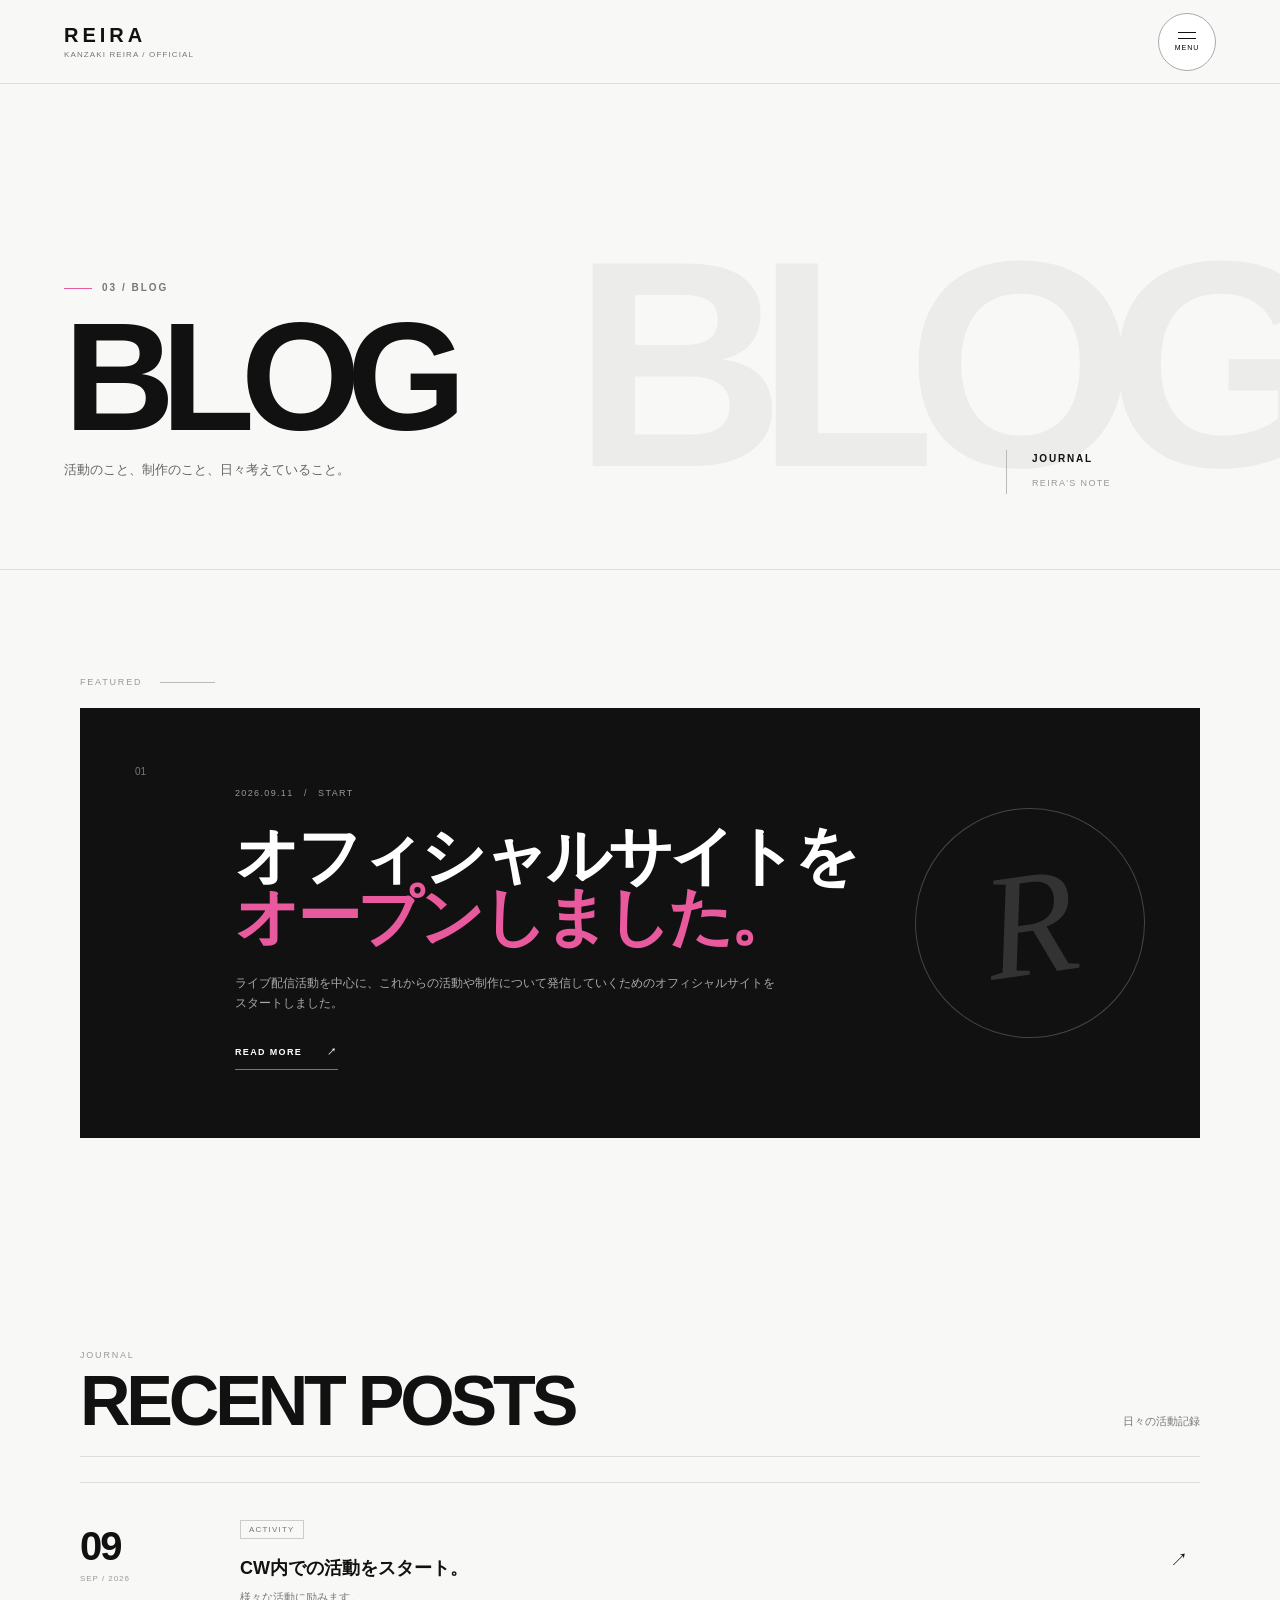
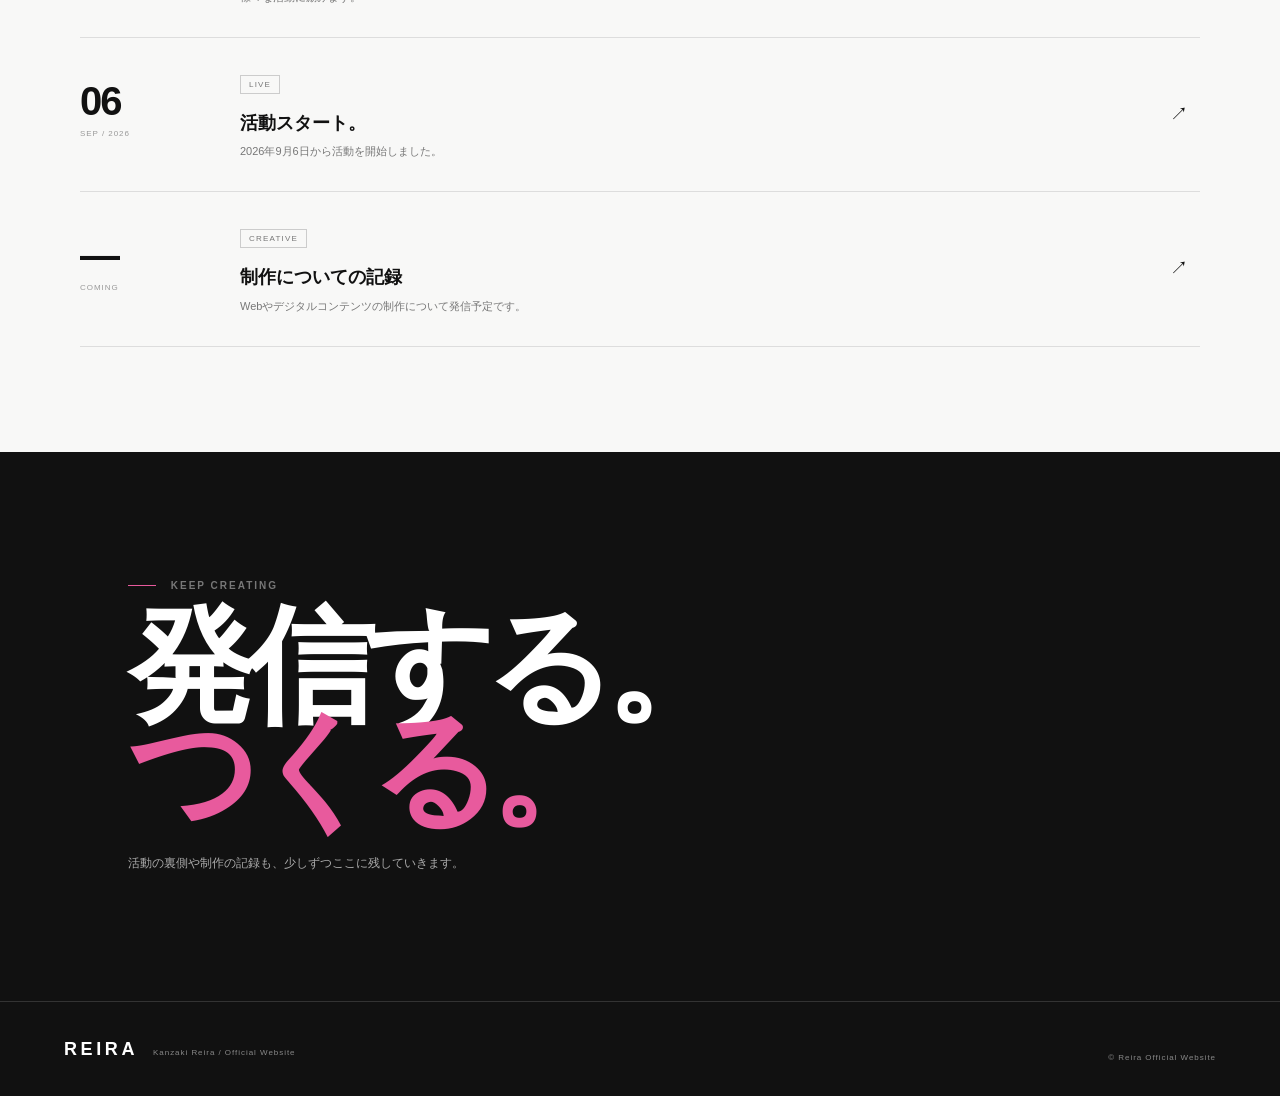
==== commit e008cffe: "Add files via upload" ====
--- a/blog.html
+++ b/blog.html
@@ -1,158 +1,61 @@
 <!DOCTYPE html>
 <html lang="ja">
 <head>
-    <meta charset="UTF-8">
-    <meta name="viewport" content="width=device-width, initial-scale=1.0">
-    <title>BLOG | Reira Official Website</title>
-
-    <link rel="stylesheet" href="style.css">
-    <link rel="stylesheet" href="blog.css">
+<meta charset="UTF-8">
+<meta name="viewport" content="width=device-width, initial-scale=1.0">
+<meta name="description" content="神﨑レイラ Blog｜活動・制作・日々の発信">
+<title>BLOG | Reira Official Website</title>
+<link rel="stylesheet" href="blog.css">
 </head>
-
 <body>
-
-<header>
-    <div class="logo">Reira Official Website</div>
-
-    <button class="menu-button" type="button" aria-label="メニューを開く">
-        MENU
-    </button>
-
-    <div class="menu-panel">
-        <a href="index.html">TOP</a>
-        <a href="profile.html">PROFILE</a>
-        <a href="blog.html">BLOG</a>
-        <a href="news.html">NEWS</a>
-        <a href="schedule.html">SCHEDULE</a>
-        <a href="works.html">WORKS / ACTIVITIES</a>
-        <a href="portfolio.html">PORTFOLIO</a>
-        <a href="https://reirakanzaki00.github.io/Reira-link/" target="_blank" rel="noopener">SNS</a>
-        <a href="contact.html">CONTACT</a>
-    </div>
+<header class="site-header">
+<a href="index.html" class="brand"><span class="brand-main">REIRA</span><span class="brand-sub">KANZAKI REIRA / OFFICIAL</span></a>
+<button class="menu-button" type="button" aria-label="メニュー" aria-expanded="false"><span></span><span></span><small>MENU</small></button>
+<nav class="menu-panel">
+<a href="index.html"><b>01</b>TOP</a><a href="profile.html"><b>02</b>PROFILE</a><a href="blog.html"><b>03</b>BLOG</a><a href="news.html"><b>04</b>NEWS</a><a href="schedule.html"><b>05</b>SCHEDULE</a><a href="works.html"><b>06</b>WORKS / ACTIVITIES</a><a href="portfolio.html"><b>07</b>PORTFOLIO</a><a href="sns.html"><b>08</b>SNS</a><a href="contact.html"><b>09</b>CONTACT</a>
+</nav>
 </header>
 
+<main>
+<section class="blog-hero">
+<div><p class="eyebrow"><span></span>03 / BLOG</p><h1>BLOG</h1><p>活動のこと、制作のこと、日々考えていること。</p></div>
+<div class="hero-count"><strong>JOURNAL</strong><span>REIRA'S NOTE</span></div>
+</section>
 
-<main class="blog-page">
+<section class="featured">
+<div class="section-label"><span>FEATURED</span><i></i></div>
+<article class="featured-card">
+<div class="featured-number">01</div>
+<div class="featured-content">
+<p class="meta">2026.09.11　/　START</p>
+<h2>オフィシャルサイトを<br><em>オープンしました。</em></h2>
+<p class="summary">ライブ配信活動を中心に、これからの活動や制作について発信していくためのオフィシャルサイトをスタートしました。</p>
+<a href="#" class="read">READ MORE <span>↗</span></a>
+</div>
+<div class="featured-mark">R</div>
+</article>
+</section>
 
-    <!-- BLOG HEADER -->
-    <section class="blog-intro">
-        <span class="blog-line"></span>
-        <p class="blog-eyebrow">REIRA OFFICIAL BLOG</p>
-        <h1>BLOG</h1>
-        <p class="blog-lead">
-            Reiraの日常や活動について、<br>
-            いろいろなことを発信していきます。
-        </p>
-    </section>
+<section class="articles">
+<div class="section-head"><div><p>JOURNAL</p><h2>RECENT POSTS</h2></div><span>日々の活動記録</span></div>
+<div class="post-list">
+<article class="post"><div class="post-date"><strong>09</strong><span>SEP / 2026</span></div><div class="post-body"><span class="tag">ACTIVITY</span><h3>CW内での活動をスタート。</h3><p>様々な活動に励みます。</p></div><span class="post-arrow">↗</span></article>
+<article class="post"><div class="post-date"><strong>06</strong><span>SEP / 2026</span></div><div class="post-body"><span class="tag">LIVE</span><h3>活動スタート。</h3><p>2026年9月6日から活動を開始しました。</p></div><span class="post-arrow">↗</span></article>
+<article class="post"><div class="post-date"><strong>—</strong><span>COMING</span></div><div class="post-body"><span class="tag">CREATIVE</span><h3>制作についての記録</h3><p>Webやデジタルコンテンツの制作について発信予定です。</p></div><span class="post-arrow">↗</span></article>
+</div>
+</section>
 
-
-    <!--
-        =====================================================
-        BLOG ARTICLES
-
-        新しい記事を追加するときは、
-        下の article.blog-entry をコピーして使ってください。
-
-        変更する場所
-        ① class="blog-date" の日付
-        ② class="blog-category" のカテゴリー
-        ③ h2 のタイトル
-        ④ p class="blog-text" の本文
-
-        上に新しい記事を追加すると、最新記事が上に表示されます。
-        =====================================================
-    -->
-
-    <section class="blog-list">
-
-        <!-- ARTICLE 01 -->
-        <article class="blog-entry featured">
-            <div class="blog-entry-top">
-                <time class="blog-date" datetime="2026-09-06">2026.09.06</time>
-                <span class="blog-category">ACTIVITY</span>
-            </div>
-
-            <h2>神﨑 レイラとしての活動を<br class="desktop-only">スタートしました</h2>
-
-            <p class="blog-text">
-                2026年9月より活動を開始しました。
-                これからたくさんの方に楽しんでもらえる活動をしていきたいと思います。
-            </p>
-
-            <div class="blog-entry-footer">
-                <span>01</span>
-                <span class="read-label">Reira Official Blog</span>
-            </div>
-        </article>
-
-
-        <!-- ARTICLE 02 -->
-        <article class="blog-entry">
-            <div class="blog-entry-top">
-                <time class="blog-date" datetime="2026-09-11">2026.09.11</time>
-                <span class="blog-category">MESSAGE</span>
-            </div>
-
-            <h2>Hello Reira Worldへようこそ！</h2>
-
-            <p class="blog-text">
-                Reira Official Websiteをオープンしました。
-                このサイトでは、活動情報やブログなど、さまざまな情報をお届けしていきます。
-            </p>
-
-            <div class="blog-entry-footer">
-                <span>02</span>
-                <span class="read-label">Reira Official Blog</span>
-            </div>
-        </article>
-
-
-        <!--
-        =====================================================
-        次の記事を追加する場合のテンプレート
-
-        <article class="blog-entry">
-            <div class="blog-entry-top">
-                <time class="blog-date" datetime="2026-00-00">2026.00.00</time>
-                <span class="blog-category">CATEGORY</span>
-            </div>
-
-            <h2>ここにブログタイトル</h2>
-
-            <p class="blog-text">
-                ここに本文を書きます。
-            </p>
-
-            <div class="blog-entry-footer">
-                <span>03</span>
-                <span class="read-label">Reira Official Blog</span>
-            </div>
-        </article>
-        =====================================================
-        -->
-
-    </section>
-
-
-    <!-- COMING SOON -->
-    <section class="blog-coming">
-        <div class="blog-coming-icon">✦</div>
-        <p class="blog-coming-label">MORE STORIES</p>
-        <h2>これから少しずつ<br>更新していきます。</h2>
-        <p>
-            配信のこと、日常のこと、制作のことなど、<br>
-            Reiraのいろいろな一面をお届けします。
-        </p>
-    </section>
-
+<section class="blog-message">
+<p class="eyebrow"><span></span> KEEP CREATING</p>
+<h2>発信する。<br><em>つくる。</em></h2>
+<p>活動の裏側や制作の記録も、少しずつここに残していきます。</p>
+</section>
 </main>
 
+<footer><div><strong>REIRA</strong><span>Kanzaki Reira / Official Website</span></div><small>© Reira Official Website</small></footer>
 
-<footer>
-    <p>© Reira Official Website</p>
-</footer>
-
-<script src="script.js"></script>
-
+<script>
+document.addEventListener("DOMContentLoaded",()=>{const b=document.querySelector(".menu-button"),p=document.querySelector(".menu-panel");b.addEventListener("click",e=>{e.stopPropagation();const o=p.classList.toggle("open");b.setAttribute("aria-expanded",o)});p.addEventListener("click",e=>e.stopPropagation());document.addEventListener("click",()=>{p.classList.remove("open");b.setAttribute("aria-expanded","false")})});
+</script>
 </body>
-</html>
+</html>
--- a/blog.css
+++ b/blog.css
@@ -1,333 +1 @@
-/* =========================================================
-   Reira Official Website
-   BLOG PAGE
-   ========================================================= */
-
-.blog-page {
-    width: min(1080px, calc(100% - 48px));
-    margin: 0 auto;
-    padding: 96px 0 120px;
-}
-
-
-/* ---------------------------------------------------------
-   BLOG INTRO
-   --------------------------------------------------------- */
-
-.blog-intro {
-    text-align: center;
-    margin-bottom: 48px;
-}
-
-.blog-line {
-    display: block;
-    width: 42px;
-    height: 2px;
-    margin: 0 auto 16px;
-    border-radius: 999px;
-    background: linear-gradient(90deg, #ff7bbd, #bd8cff);
-}
-
-.blog-eyebrow {
-    margin: 0 0 10px;
-    color: #9b78a5;
-    font-size: 10px;
-    font-weight: 800;
-    letter-spacing: 0.28em;
-}
-
-.blog-intro h1 {
-    margin: 0;
-    color: #302b38;
-    font-size: clamp(34px, 4vw, 50px);
-    line-height: 1.1;
-    letter-spacing: 0.05em;
-}
-
-.blog-lead {
-    margin: 16px 0 0;
-    color: #756779;
-    font-size: 14px;
-    line-height: 1.9;
-}
-
-
-/* ---------------------------------------------------------
-   BLOG LIST
-   --------------------------------------------------------- */
-
-.blog-list {
-    display: grid;
-    gap: 22px;
-}
-
-
-/* ---------------------------------------------------------
-   BLOG CARD
-   --------------------------------------------------------- */
-
-.blog-entry {
-    position: relative;
-    overflow: hidden;
-    padding: 38px 42px 30px;
-    border: 1px solid rgba(255, 255, 255, 0.9);
-    border-radius: 28px;
-    background:
-        radial-gradient(circle at 96% 4%, rgba(255, 191, 225, 0.2), transparent 28%),
-        rgba(255, 255, 255, 0.68);
-    box-shadow:
-        0 18px 50px rgba(185, 115, 178, 0.09),
-        inset 0 1px 0 rgba(255, 255, 255, 0.96);
-    backdrop-filter: blur(18px);
-    -webkit-backdrop-filter: blur(18px);
-    transition:
-        transform 0.25s ease,
-        box-shadow 0.25s ease;
-}
-
-.blog-entry:hover {
-    transform: translateY(-3px);
-    box-shadow:
-        0 24px 58px rgba(185, 115, 178, 0.13),
-        inset 0 1px 0 rgba(255, 255, 255, 0.96);
-}
-
-
-/* 最新記事だけ少し目立たせる */
-
-.blog-entry.featured {
-    padding: 48px 48px 32px;
-}
-
-.blog-entry.featured::before {
-    content: "";
-    position: absolute;
-    top: 0;
-    left: 0;
-    width: 100%;
-    height: 3px;
-    background: linear-gradient(90deg, #f35fa8, #b57eea);
-}
-
-
-/* ---------------------------------------------------------
-   DATE / CATEGORY
-   --------------------------------------------------------- */
-
-.blog-entry-top {
-    display: flex;
-    align-items: center;
-    justify-content: space-between;
-    gap: 20px;
-}
-
-.blog-date {
-    color: #a277a7;
-    font-size: 11px;
-    font-weight: 700;
-    letter-spacing: 0.2em;
-}
-
-.blog-category {
-    display: inline-flex;
-    align-items: center;
-    min-height: 24px;
-    padding: 3px 11px;
-    border: 1px solid rgba(190, 120, 220, 0.25);
-    border-radius: 999px;
-    background: rgba(255, 255, 255, 0.48);
-    color: #a477b5;
-    font-size: 9px;
-    font-weight: 800;
-    letter-spacing: 0.13em;
-}
-
-
-/* ---------------------------------------------------------
-   TITLE
-   --------------------------------------------------------- */
-
-.blog-entry h2 {
-    max-width: 850px;
-    margin: 28px 0 0;
-    background: linear-gradient(90deg, #ed5aa4, #aa7be8);
-    -webkit-background-clip: text;
-    background-clip: text;
-    color: transparent;
-    font-size: clamp(28px, 4vw, 48px);
-    font-weight: 800;
-    line-height: 1.4;
-    letter-spacing: 0.015em;
-}
-
-
-/* ---------------------------------------------------------
-   BODY
-   --------------------------------------------------------- */
-
-.blog-text {
-    max-width: 790px;
-    margin: 24px 0 0;
-    color: #685d6b;
-    font-size: 14px;
-    line-height: 2.05;
-}
-
-
-/* ---------------------------------------------------------
-   CARD FOOTER
-   --------------------------------------------------------- */
-
-.blog-entry-footer {
-    display: flex;
-    align-items: center;
-    justify-content: space-between;
-    margin-top: 34px;
-    padding-top: 18px;
-    border-top: 1px solid rgba(133, 105, 140, 0.12);
-}
-
-.blog-entry-footer > span:first-child {
-    color: #e75ba4;
-    font-size: 10px;
-    font-weight: 800;
-    letter-spacing: 0.15em;
-}
-
-.read-label {
-    color: #a38ba5;
-    font-size: 9px;
-    font-weight: 700;
-    letter-spacing: 0.18em;
-}
-
-
-/* ---------------------------------------------------------
-   MORE STORIES
-   --------------------------------------------------------- */
-
-.blog-coming {
-    margin-top: 54px;
-    padding: 52px 28px;
-    border-top: 1px solid rgba(133, 105, 140, 0.13);
-    border-bottom: 1px solid rgba(133, 105, 140, 0.13);
-    text-align: center;
-}
-
-.blog-coming-icon {
-    margin-bottom: 16px;
-    color: #ed82bd;
-    font-size: 23px;
-}
-
-.blog-coming-label {
-    margin: 0 0 12px;
-    color: #9b78a5;
-    font-size: 10px;
-    font-weight: 800;
-    letter-spacing: 0.3em;
-}
-
-.blog-coming h2 {
-    margin: 0;
-    color: #39313f;
-    font-size: clamp(24px, 3vw, 34px);
-    line-height: 1.55;
-}
-
-.blog-coming > p:last-child {
-    margin: 16px 0 0;
-    color: #766878;
-    font-size: 13px;
-    line-height: 1.9;
-}
-
-
-/* ---------------------------------------------------------
-   FOOTER
-   --------------------------------------------------------- */
-
-footer {
-    padding: 0 24px 34px;
-    text-align: center;
-}
-
-footer p {
-    margin: 0;
-    color: #9a829f;
-    font-size: 10px;
-    letter-spacing: 0.2em;
-}
-
-
-/* ---------------------------------------------------------
-   MOBILE
-   --------------------------------------------------------- */
-
-@media (max-width: 700px) {
-
-    .blog-page {
-        width: min(100% - 28px, 620px);
-        padding: 68px 0 80px;
-    }
-
-    .blog-intro {
-        margin-bottom: 32px;
-    }
-
-    .blog-lead {
-        font-size: 13px;
-    }
-
-    .blog-list {
-        gap: 16px;
-    }
-
-    .blog-entry,
-    .blog-entry.featured {
-        padding: 30px 22px 24px;
-        border-radius: 23px;
-    }
-
-    .blog-entry.featured {
-        padding-top: 36px;
-    }
-
-    .blog-entry-top {
-        align-items: flex-start;
-    }
-
-    .blog-date {
-        font-size: 10px;
-    }
-
-    .blog-category {
-        font-size: 8px;
-        padding: 2px 8px;
-    }
-
-    .blog-entry h2 {
-        margin-top: 22px;
-        font-size: 28px;
-        line-height: 1.5;
-    }
-
-    .blog-text {
-        margin-top: 20px;
-        font-size: 13px;
-        line-height: 2;
-    }
-
-    .blog-entry-footer {
-        margin-top: 28px;
-    }
-
-    .blog-coming {
-        margin-top: 38px;
-        padding: 40px 18px;
-    }
-
-    .desktop-only {
-        display: none;
-    }
-}
+*{box-sizing:border-box}:root{--black:#111;--bg:#f8f8f7;--gray:#777;--line:#ddd;--pink:#e85a9d}body{margin:0;background:var(--bg);color:var(--black);font-family:-apple-system,BlinkMacSystemFont,"Helvetica Neue","Hiragino Kaku Gothic ProN",Meiryo,sans-serif;line-height:1.7}a{color:inherit;text-decoration:none}.site-header{height:84px;padding:0 5vw;display:flex;align-items:center;justify-content:space-between;position:fixed;inset:0 0 auto;z-index:20;background:rgba(248,248,247,.93);backdrop-filter:blur(16px);border-bottom:1px solid var(--line)}.brand{display:flex;flex-direction:column;line-height:1}.brand-main{font-size:20px;font-weight:900;letter-spacing:.2em}.brand-sub{font-size:8px;color:#777;letter-spacing:.14em;margin-top:6px}.menu-button{width:58px;height:58px;border:1px solid #aaa;border-radius:50%;background:#fff;display:flex;flex-direction:column;align-items:center;justify-content:center;gap:5px;cursor:pointer}.menu-button span{width:18px;height:1px;background:#111}.menu-button small{font-size:7px;letter-spacing:.14em}.menu-panel{position:absolute;right:5vw;top:94px;width:min(430px,calc(100vw - 40px));padding:8px;background:#111;color:#fff;opacity:0;visibility:hidden;pointer-events:none;transform:translateY(-10px);transition:.25s}.menu-panel.open{opacity:1;visibility:visible;pointer-events:auto;transform:none}.menu-panel a{display:grid;grid-template-columns:45px 1fr;padding:16px;border-bottom:1px solid #333;font-size:11px;letter-spacing:.13em;font-weight:700}.menu-panel b{color:#888;font-weight:400}.menu-panel a:hover{color:var(--pink)}main{padding-top:84px}.blog-hero{min-height:54vh;padding:110px 5vw 75px;display:flex;align-items:flex-end;justify-content:space-between;border-bottom:1px solid var(--line);position:relative;overflow:hidden}.blog-hero:after{content:"BLOG";position:absolute;right:-2vw;bottom:-45px;font-size:clamp(150px,23vw,330px);font-weight:900;letter-spacing:-.1em;color:#ececeb;z-index:-1}.eyebrow{font-size:10px;font-weight:800;letter-spacing:.2em;color:#777}.eyebrow span{display:inline-block;width:28px;height:1px;background:var(--pink);vertical-align:middle;margin-right:10px}.blog-hero h1{font-size:clamp(75px,12vw,155px);line-height:.8;letter-spacing:-.09em;margin:20px 0}.blog-hero>div:first-child>p:last-child{font-size:13px;color:#666}.hero-count{border-left:1px solid #bbb;padding-left:25px;width:210px}.hero-count strong{display:block;font-size:10px;letter-spacing:.18em}.hero-count span{font-size:9px;color:#999;letter-spacing:.15em}.featured,.articles{width:min(1120px,90vw);margin:auto;padding:105px 0}.section-label{display:flex;align-items:center;gap:18px;font-size:9px;letter-spacing:.2em;color:#999;margin-bottom:18px}.section-label i{height:1px;background:#bbb;width:55px}.featured-card{min-height:430px;background:#111;color:#fff;padding:55px;display:grid;grid-template-columns:70px 1fr 230px;gap:30px;align-items:center;overflow:hidden;position:relative}.featured-number{font-size:10px;color:#777;align-self:start}.meta{font-size:9px;letter-spacing:.15em;color:#999}.featured-content h2{font-size:clamp(38px,5vw,67px);line-height:.95;letter-spacing:-.06em;margin:25px 0}.featured-content h2 em{font-style:normal;color:var(--pink)}.summary{font-size:12px;color:#aaa;max-width:540px}.read{display:inline-flex;gap:25px;margin-top:20px;padding-bottom:8px;border-bottom:1px solid #777;font-size:9px;font-weight:800;letter-spacing:.15em}.featured-mark{width:230px;height:230px;border:1px solid #444;border-radius:50%;display:grid;place-items:center;font:italic 150px Georgia,serif;color:#333;transform:rotate(-8deg)}.section-head{display:flex;justify-content:space-between;align-items:flex-end;border-bottom:1px solid var(--line);padding-bottom:25px}.section-head p{font-size:9px;letter-spacing:.2em;color:#999;margin:0}.section-head h2{font-size:clamp(40px,6vw,70px);line-height:.85;letter-spacing:-.06em;margin:8px 0 0}.section-head>span{font-size:11px;color:#777}.post-list{border-top:1px solid var(--line);margin-top:25px}.post{display:grid;grid-template-columns:130px 1fr 30px;gap:30px;align-items:center;padding:30px 0;border-bottom:1px solid var(--line);transition:.2s}.post:hover{padding-left:10px}.post-date strong{font-size:40px;display:block;line-height:.8;letter-spacing:-.05em}.post-date span{font-size:8px;color:#999;letter-spacing:.12em}.tag{font-size:8px;letter-spacing:.15em;border:1px solid #ccc;padding:4px 8px;color:#777}.post h3{font-size:18px;margin:13px 0 4px}.post p{font-size:11px;color:#777;margin:0}.post-arrow{font-size:18px}.blog-message{background:#111;color:#fff;padding:115px 10vw}.blog-message h2{font-size:clamp(65px,10vw,130px);line-height:.82;letter-spacing:-.08em;margin:20px 0 30px}.blog-message h2 em{color:var(--pink);font-style:normal}.blog-message>p:last-child{font-size:12px;color:#aaa}footer{background:#111;color:#fff;padding:32px 5vw;display:flex;justify-content:space-between;align-items:flex-end;border-top:1px solid #333}footer strong{font-size:18px;letter-spacing:.2em}footer span,footer small{font-size:8px;color:#888;letter-spacing:.12em}footer span{margin-left:15px}@media(max-width:750px){.site-header{height:70px;padding:0 20px}.brand-main{font-size:16px}.menu-button{width:50px;height:50px}.menu-panel{right:20px;top:80px}main{padding-top:70px}.blog-hero{min-height:58vh;padding:90px 20px 55px;display:block}.blog-hero h1{font-size:75px}.hero-count{margin-top:60px;width:100%}.featured,.articles{width:calc(100% - 40px);padding:75px 0}.featured-card{display:block;padding:35px 25px;min-height:470px}.featured-mark{position:absolute;right:-70px;bottom:-40px;width:230px;height:230px;opacity:.5}.featured-content h2{font-size:40px}.summary{max-width:85%}.section-head{display:block}.section-head>span{display:block;margin-top:15px}.post{grid-template-columns:65px 1fr 18px;gap:15px}.post-date strong{font-size:30px}.post h3{font-size:14px}.post p{font-size:10px}.blog-message{padding:80px 20px}.blog-message h2{font-size:70px}footer{display:block;padding:25px 20px}footer span{display:block;margin:5px 0}footer small{display:block;margin-top:20px}}
